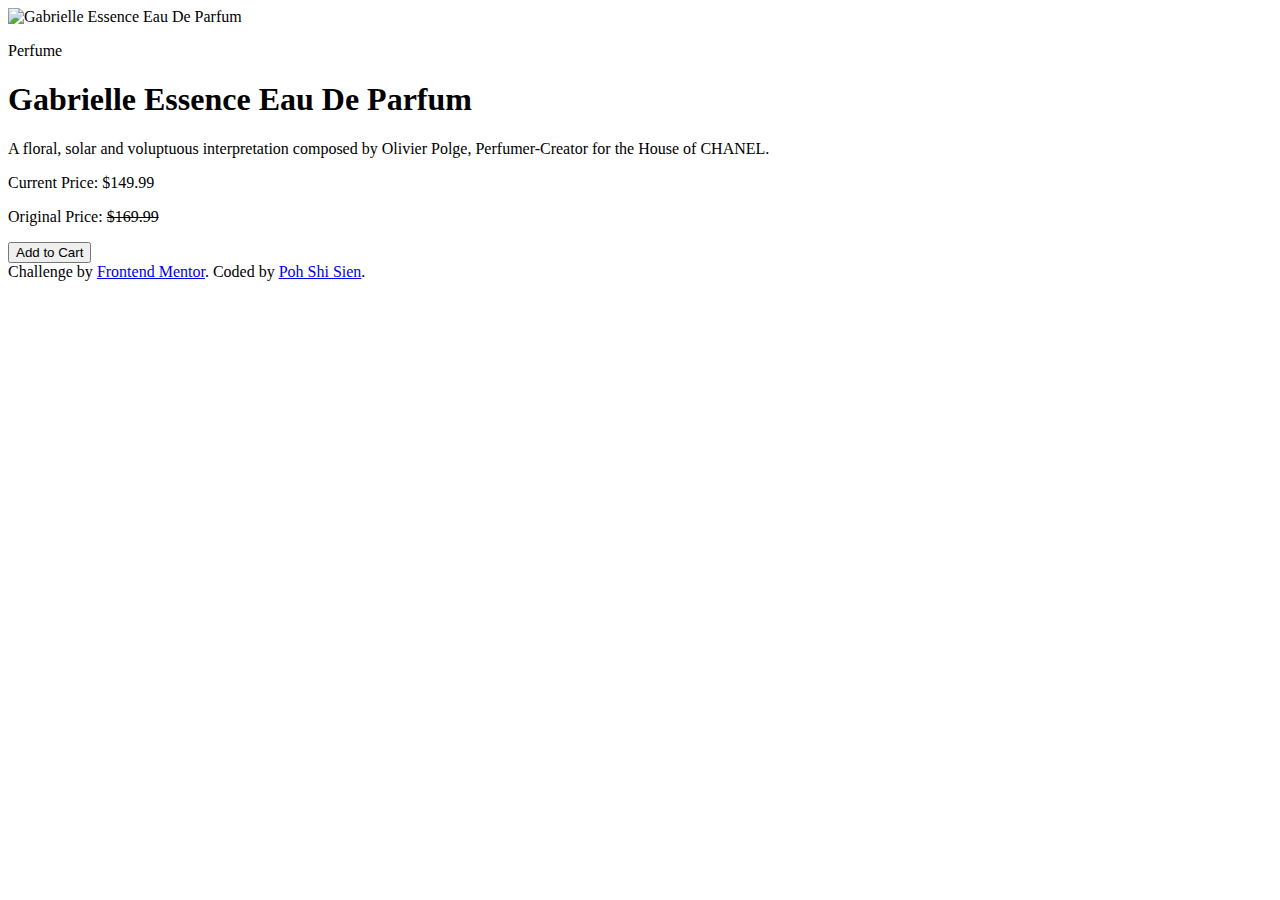
==== index.html @ d447fb41 "done" ====
<!DOCTYPE html>
<html lang="en">
<head>
  <meta charset="UTF-8">
  <meta name="viewport" content="width=device-width, initial-scale=1.0"> <!-- displays site properly based on user's device -->

  <link rel="icon" type="image/png" sizes="32x32" href="./images/favicon-32x32.png">

  <link rel="preconnect" href="https://fonts.googleapis.com">
  <link rel="preconnect" href="https://fonts.gstatic.com" crossorigin>
  <link href="https://fonts.googleapis.com/css2?family=Fraunces:opsz,wght@9..144,700&family=Montserrat:wght@500;700&display=swap" rel="stylesheet">

  <link rel="stylesheet" type="text/css" href="styles.css" />
  
  <title>Frontend Mentor | Product preview card component</title>

</head>


<body>
  <main>
    <article class="product">
      <picture class="product__img">
        <source srcset="images/image-product-desktop.jpg" media="(min-width:600px)">
        <img src="images/image-product-desktop.jpg" alt="Gabrielle Essence Eau De Parfum">
      </picture>

      <div class="product__content">
        <p class="product__category">Perfume</p>

        <h1 class="product__title">Gabrielle Essence Eau De Parfum</h1>

        <p>A floral, solar and voluptuous interpretation composed by Olivier Polge, 
          Perfumer-Creator for the House of CHANEL.
        </p>

        <div class="flex-group">
          <p class="product__price">
            <span class="visually-hidden">Current Price:</span>
            $149.99
          </p>
          <p class="product__original-price">
            <span class="visually-hidden">Original Price:</span>
            <s>$169.99</s>
          </p>
        </div>

        <button class="button" data-icon="shopping-cart">Add to Cart</button>
      </div>
    </article>
  </main>
  
  <div class="attribution">
    Challenge by <a href="https://www.frontendmentor.io?ref=challenge" target="_blank">Frontend Mentor</a>. 
    Coded by <a href="#">Poh Shi Sien</a>.
  </div>
</body>
</html>
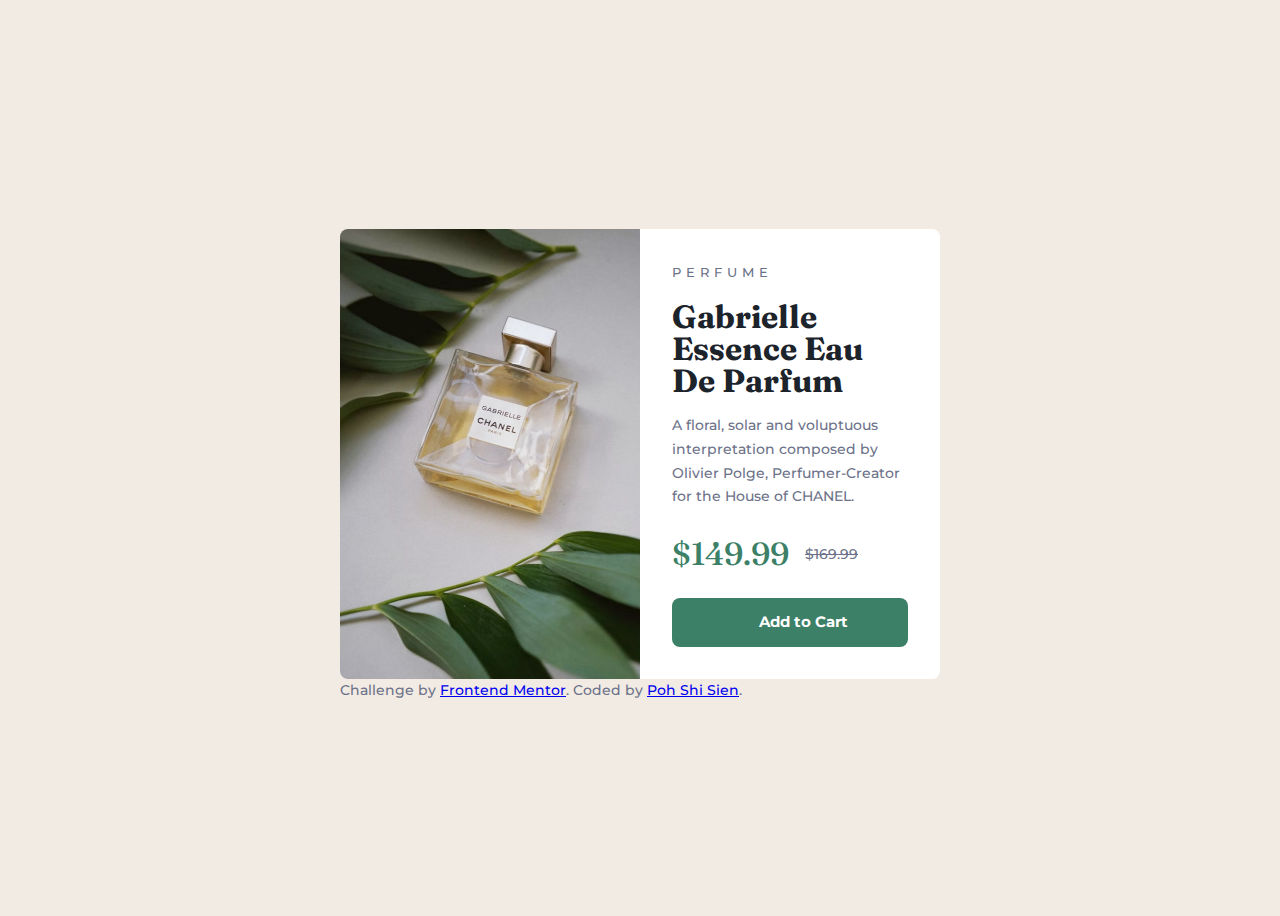
==== commit 0494612f: "done" ====
--- a/index.html
+++ b/index.html
@@ -21,8 +21,8 @@
   <main>
     <article class="product">
       <picture class="product__img">
-        <source srcset="images/image-product-desktop.jpg" media="(min-width:600px)">
-        <img src="images/image-product-desktop.jpg" alt="Gabrielle Essence Eau De Parfum">
+        <source srcset="product-preview-card-component-main/images/image-product-desktop.jpg" media="(min-width:600px)">
+        <img src="product-preview-card-component-main/images/image-product-desktop.jpg" alt="Gabrielle Essence Eau De Parfum">
       </picture>
 
       <div class="product__content">
--- a/styles.css
+++ b/styles.css
@@ -0,0 +1,190 @@
+:root {
+    --clr-primary-400: hsl(158, 36%, 37%);
+    --clr-primary-500: hsl(158, 36%, 20%);
+    --clr-secondary-200: hsl(30, 38%, 92%);
+  
+    --clr-neutral-900: hsl(212, 21%, 14%);
+    --clr-neutral-400: hsl(228, 12%, 48%);
+    --clr-neutral-100: hsl(0, 0%, 100%);
+  
+    --ff-accent: "Fraunces", serif;
+    --ff-base: "Montserrat", sans-serif;
+  
+    --fw-regular: 500;
+    --fw-bold: 700;
+  }
+  
+  /*
+    1. Use a more-intuitive box-sizing model.
+  */
+  *,
+  *::before,
+  *::after {
+    box-sizing: border-box;
+  }
+  /*
+    2. Remove default margin
+  */
+  * {
+    margin: 0;
+  }
+  /*
+    3. Allow percentage-based heights in the application
+  */
+  html,
+  body {
+    height: 100%;
+  }
+  /*
+    Typographic tweaks!
+    4. Add accessible line-height
+    5. Improve text rendering
+  */
+  body {
+    line-height: 1.7;
+    -webkit-font-smoothing: antialiased;
+  }
+  /*
+    6. Improve media defaults
+  */
+  img,
+  picture,
+  video,
+  canvas,
+  svg {
+    display: block;
+    max-width: 100%;
+  }
+  /*
+    7. Remove built-in form typography styles
+  */
+  input,
+  button,
+  textarea,
+  select {
+    font: inherit;
+  }
+  /*
+    8. Avoid text overflows
+  */
+  p,
+  h1,
+  h2,
+  h3,
+  h4,
+  h5,
+  h6 {
+    overflow-wrap: break-word;
+  }
+  
+  h1,
+  h2,
+  h3 {
+    line-height: 1;
+  }
+  
+  /* general styling */
+  
+  body {
+    font-family: var(--ff-base);
+    font-weight: var(--fw-regular);
+    font-size: 0.875rem;
+    color: var(--clr-neutral-400);
+    background-color: var(--clr-secondary-200);
+  
+    /* for this project only */
+    display: grid;
+    place-content: center;
+    margin: 1rem;
+  }
+  
+  /* utilities */
+  
+  .flex-group {
+    display: flex;
+    gap: 1rem;
+    flex-wrap: wrap;
+    align-items: center;
+  }
+  
+  .visually-hidden:not(:focus):not(:active) {
+    clip: rect(0 0 0 0);
+    clip-path: inset(50%);
+    height: 1px;
+    overflow: hidden;
+    position: absolute;
+    white-space: nowrap;
+    width: 1px;
+  }
+  
+  /* button */
+  .button {
+    cursor: pointer;
+    text-decoration: none;
+    display: inline-flex;
+    gap: 0.75rem;
+    justify-content: center;
+    align-items: center;
+  
+    border: 0;
+    border-radius: 0.5rem;
+    padding: 0.75em 1.5em;
+    background-color: var(--clr-primary-400);
+    color: var(--clr-neutral-100);
+    font-weight: var(--fw-bold);
+    font-size: 0.925rem;
+  }
+  
+  .button[data-icon="shopping-cart"]::before {
+    content: "";
+    background-image: url("images/icon-cart.svg");
+    width: 15px;
+    height: 16px;
+  }
+  
+  .button:is(:hover, :focus) {
+    background-color: var(--clr-primary-500);
+  }
+  
+  /* product styles */
+  .product {
+    --content-padding: 1.5rem;
+    --content-spacing: 1rem;
+  
+    display: grid;
+    background-color: var(--clr-neutral-100);
+    border-radius: 0.5rem;
+    overflow: hidden;
+    max-width: 600px;
+  }
+  
+  @media (min-width: 600px) {
+    .product {
+      --content-padding: 2rem;
+      grid-template-columns: 1fr 1fr;
+    }
+  }
+  
+  .product__content {
+    display: grid;
+    gap: var(--content-spacing);
+    padding: var(--content-padding);
+  }
+  
+  .product__category {
+    font-size: 0.8125rem;
+    letter-spacing: 5px;
+    text-transform: uppercase;
+  }
+  
+  .product__title {
+    font-size: 2rem;
+    font-family: var(--ff-accent);
+    color: var(--clr-neutral-900);
+  }
+  
+  .product__price {
+    font-size: 2rem;
+    font-family: var(--ff-accent);
+    color: var(--clr-primary-400);
+  }